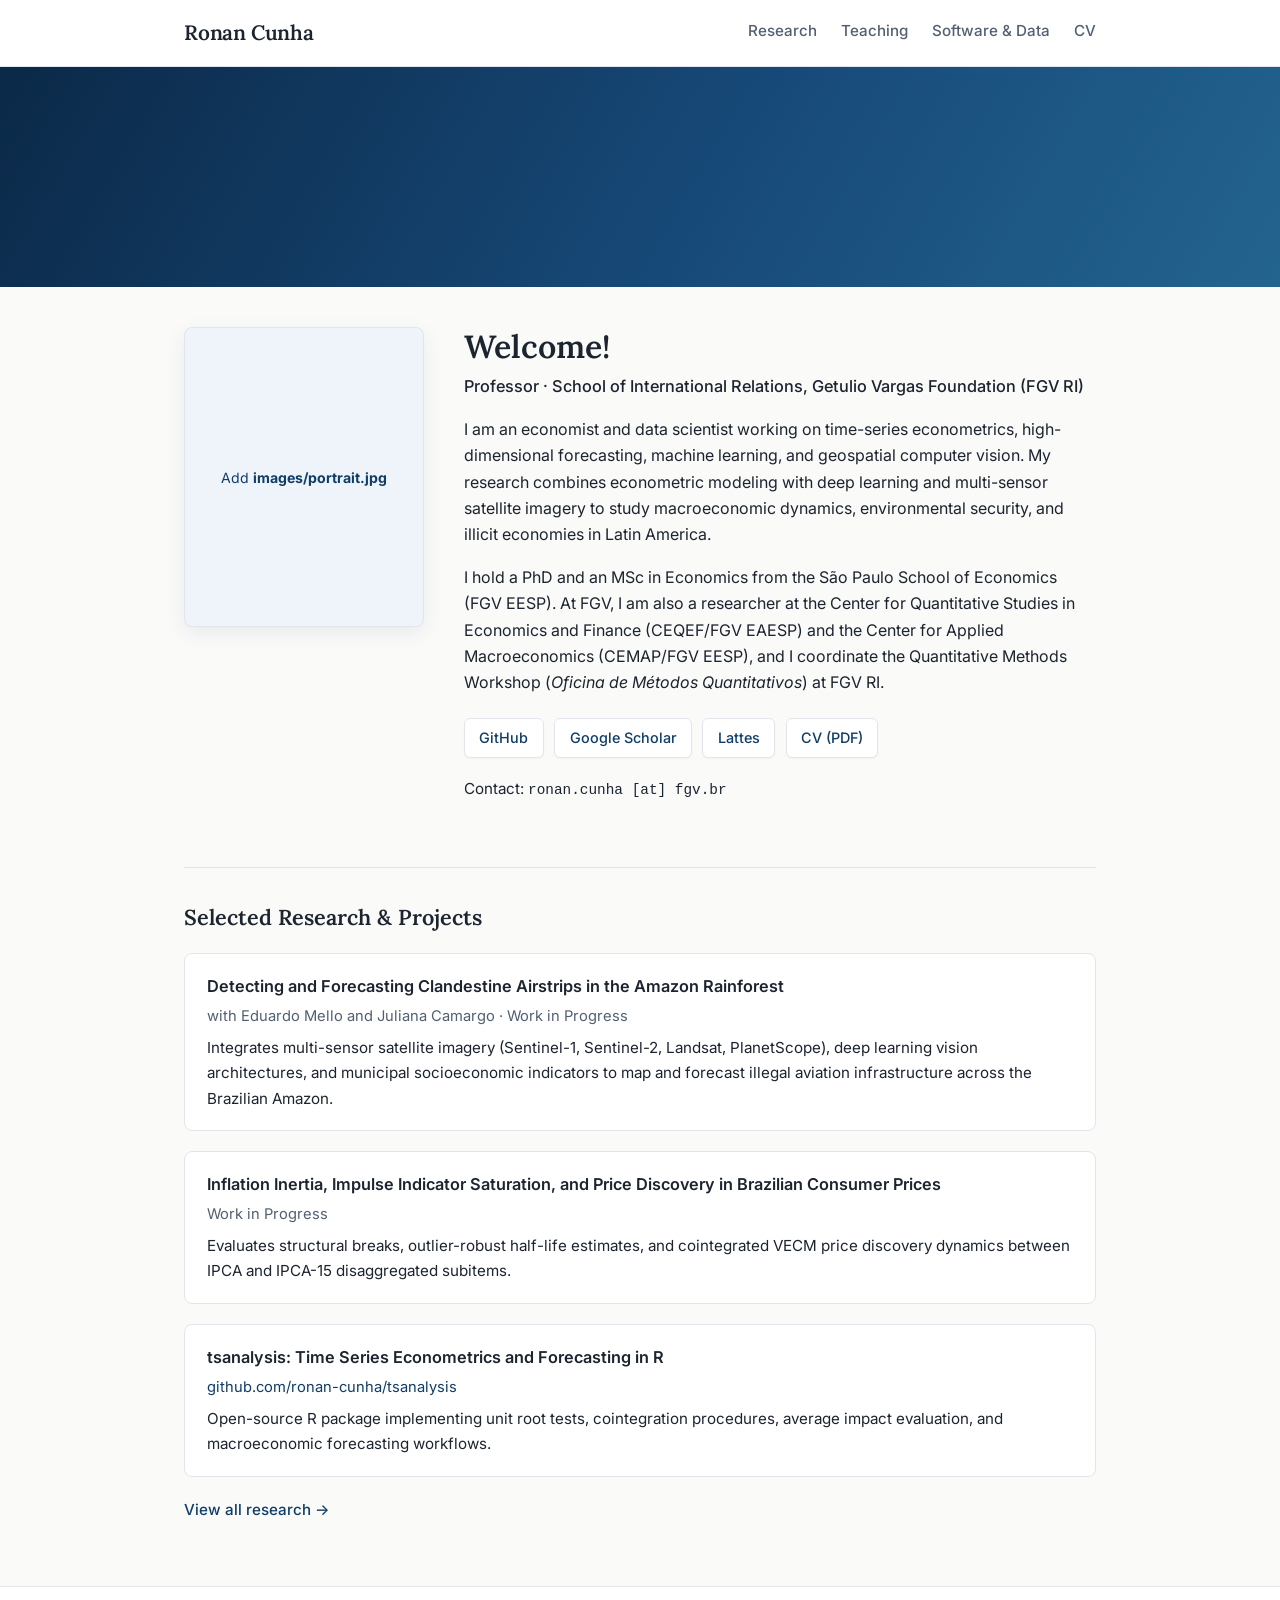
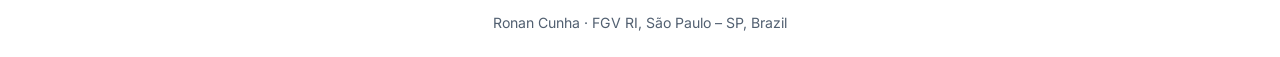
==== index.html @ d7e14eca "Initial academic website" ====
<!DOCTYPE html>
<html lang="en">
<head>
  <meta charset="UTF-8">
  <meta name="viewport" content="width=device-width, initial-scale=1.0">
  <title>Ronan Cunha &middot; FGV RI</title>
  <meta name="description" content="Ronan Cunha — Professor at the School of International Relations, Getulio Vargas Foundation (FGV RI). Research in econometrics, machine learning, remote sensing, and macroeconomic forecasting.">
  <link rel="preconnect" href="https://fonts.googleapis.com">
  <link rel="preconnect" href="https://fonts.gstatic.com" crossorigin>
  <link href="https://fonts.googleapis.com/css2?family=Inter:wght@400;500;600&family=Lora:ital,wght@0,500;0,600;1,400&display=swap" rel="stylesheet">
  <link rel="stylesheet" href="styles.css">
</head>
<body>
  <header class="site-header">
    <div class="header-inner">
      <a class="site-title" href="index.html">Ronan Cunha</a>
      <nav class="site-nav" aria-label="Main">
      <a href="research.html">Research</a>
      <a href="teaching.html">Teaching</a>
      <a href="software.html">Software &amp; Data</a>
      <a href="cv.html">CV</a>
      </nav>
    </div>
  </header>

  <div class="hero-banner" role="img" aria-label="Satellite imagery and quantitative modeling banner">
    <!-- Optional: add images/banner.jpg and uncomment the line below -->
    <!-- <img src="images/banner.jpg" alt="Remote sensing and quantitative research banner"> -->
  </div>

  <main class="container">
    <div class="profile-grid">
      <figure class="portrait-card">
        <div class="portrait-frame">
          <img src="images/foto_teste.png.jpg" alt="Ronan Cunha" onerror="this.style.display='none'; this.nextElementSibling.style.display='block';">
          <div class="portrait-placeholder" style="display:none;">
            Add <strong>images/portrait.jpg</strong>
          </div>
        </div>
      </figure>

      <div class="bio-content">
        <h1>Welcome!</h1>
        <p class="subtitle">Professor &middot; School of International Relations, Getulio Vargas Foundation (FGV RI)</p>
        <p>I am an economist and data scientist working on time-series econometrics, high-dimensional forecasting, machine learning, and geospatial computer vision. My research combines econometric modeling with deep learning and multi-sensor satellite imagery to study macroeconomic dynamics, environmental security, and illicit economies in Latin America.</p>
        <p>I hold a PhD and an MSc in Economics from the S&atilde;o Paulo School of Economics (FGV EESP). At FGV, I am also a researcher at the Center for Quantitative Studies in Economics and Finance (CEQEF/FGV EAESP) and the Center for Applied Macroeconomics (CEMAP/FGV EESP), and I coordinate the Quantitative Methods Workshop (<em>Oficina de M&eacute;todos Quantitativos</em>) at FGV RI.</p>

        <div class="link-pills">
          <a class="pill-link" href="https://github.com/ronan-cunha" target="_blank" rel="noopener">GitHub</a>
          <a class="pill-link" href="#" target="_blank" rel="noopener">Google Scholar</a>
          <a class="pill-link" href="#" target="_blank" rel="noopener">Lattes</a>
          <a class="pill-link" href="cv.pdf" target="_blank" rel="noopener">CV (PDF)</a>
        </div>

        <p class="contact-line">Contact: <span>ronan.cunha [at] fgv.br</span></p>
      </div>
    </div>

    <section class="section-block">
      <h2>Selected Research &amp; Projects</h2>
      <ul class="item-list">
        <li class="item-card">
          <span class="item-title">Detecting and Forecasting Clandestine Airstrips in the Amazon Rainforest</span>
          <span class="item-meta">with Eduardo Mello and Juliana Camargo &middot; Work in Progress</span>
          <p class="item-desc">Integrates multi-sensor satellite imagery (Sentinel-1, Sentinel-2, Landsat, PlanetScope), deep learning vision architectures, and municipal socioeconomic indicators to map and forecast illegal aviation infrastructure across the Brazilian Amazon.</p>
        </li>
        <li class="item-card">
          <span class="item-title">Inflation Inertia, Impulse Indicator Saturation, and Price Discovery in Brazilian Consumer Prices</span>
          <span class="item-meta">Work in Progress</span>
          <p class="item-desc">Evaluates structural breaks, outlier-robust half-life estimates, and cointegrated VECM price discovery dynamics between IPCA and IPCA-15 disaggregated subitems.</p>
        </li>
        <li class="item-card">
          <span class="item-title">tsanalysis: Time Series Econometrics and Forecasting in R</span>
          <span class="item-meta"><a href="https://github.com/ronan-cunha/tsanalysis" target="_blank" rel="noopener">github.com/ronan-cunha/tsanalysis</a></span>
          <p class="item-desc">Open-source R package implementing unit root tests, cointegration procedures, average impact evaluation, and macroeconomic forecasting workflows.</p>
        </li>
      </ul>
      <p class="view-all"><a href="research.html">View all research &rarr;</a></p>
    </section>
  </main>

  <footer class="site-footer">
    Ronan Cunha &middot; FGV RI, S&atilde;o Paulo &ndash; SP, Brazil
  </footer>
</body>
</html>
---- styles.css ----
:root {
  --bg: #fafaf8;
  --surface: #ffffff;
  --text: #1c2430;
  --muted: #526071;
  --accent: #0f3d68;
  --accent-hover: #1b5a96;
  --accent-soft: #eef4fa;
  --border: #e2e6ec;
  --max-width: 960px;
  --radius: 8px;
}

* {
  box-sizing: border-box;
  margin: 0;
  padding: 0;
}

html {
  scroll-behavior: smooth;
}

body {
  font-family: 'Inter', -apple-system, BlinkMacSystemFont, 'Segoe UI', Roboto, sans-serif;
  background-color: var(--bg);
  color: var(--text);
  line-height: 1.65;
  font-size: 16px;
  -webkit-font-smoothing: antialiased;
}

a {
  color: var(--accent);
  text-decoration: none;
  transition: color 0.18s ease, border-color 0.18s ease;
}

a:hover {
  color: var(--accent-hover);
  text-decoration: underline;
}

/* Header & Navigation */
.site-header {
  background: var(--surface);
  border-bottom: 1px solid var(--border);
  position: sticky;
  top: 0;
  z-index: 100;
}

.header-inner {
  max-width: var(--max-width);
  margin: 0 auto;
  padding: 1rem 1.5rem;
  display: flex;
  justify-content: space-between;
  align-items: center;
  flex-wrap: wrap;
  gap: 0.75rem;
}

.site-title {
  font-family: 'Lora', Georgia, serif;
  font-size: 1.3rem;
  font-weight: 600;
  color: var(--text);
  letter-spacing: -0.01em;
}

.site-title:hover {
  text-decoration: none;
  color: var(--accent);
}

.site-nav {
  display: flex;
  gap: 1.5rem;
  flex-wrap: wrap;
}

.site-nav a {
  color: var(--muted);
  font-size: 0.95rem;
  font-weight: 500;
  padding-bottom: 0.2rem;
  border-bottom: 2px solid transparent;
}

.site-nav a:hover,
.site-nav a.active {
  color: var(--accent);
  border-bottom-color: var(--accent);
  text-decoration: none;
}

/* Hero Banner */
.hero-banner {
  width: 100%;
  height: 220px;
  overflow: hidden;
  background: linear-gradient(120deg, #0b2948 0%, #174978 55%, #23648e 100%);
  position: relative;
}

.hero-banner img {
  width: 100%;
  height: 100%;
  object-fit: cover;
  object-position: center;
  display: block;
  opacity: 0.88;
}

/* Main Container */
.container {
  max-width: var(--max-width);
  margin: 0 auto;
  padding: 2.5rem 1.5rem 4rem;
}

/* Profile Grid on Home */
.profile-grid {
  display: grid;
  grid-template-columns: 240px 1fr;
  gap: 2.5rem;
  align-items: start;
  margin-bottom: 3rem;
}

.portrait-card {
  margin: 0;
}

.portrait-frame {
  width: 100%;
  aspect-ratio: 4 / 5;
  border-radius: var(--radius);
  overflow: hidden;
  border: 1px solid var(--border);
  background: var(--accent-soft);
  box-shadow: 0 6px 20px rgba(15, 61, 104, 0.08);
  display: flex;
  align-items: center;
  justify-content: center;
}

.portrait-frame img {
  width: 100%;
  height: 100%;
  object-fit: cover;
  display: block;
}

.portrait-placeholder {
  text-align: center;
  padding: 1.5rem;
  color: var(--accent);
  font-size: 0.88rem;
}

.bio-content h1 {
  font-family: 'Lora', Georgia, serif;
  font-size: 2rem;
  font-weight: 600;
  color: var(--text);
  margin-bottom: 0.35rem;
  line-height: 1.25;
}

.subtitle {
  font-size: 1.02rem;
  font-weight: 500;
  color: var(--accent);
  margin-bottom: 1.25rem;
}

.bio-content p {
  margin-bottom: 1rem;
  color: var(--text);
}

/* Academic Links Pills */
.link-pills {
  display: flex;
  flex-wrap: wrap;
  gap: 0.65rem;
  margin: 1.4rem 0 1.1rem;
}

.pill-link {
  display: inline-flex;
  align-items: center;
  gap: 0.35rem;
  padding: 0.45rem 0.9rem;
  background: var(--surface);
  border: 1px solid var(--border);
  border-radius: 6px;
  font-size: 0.9rem;
  font-weight: 500;
  color: var(--accent);
  box-shadow: 0 1px 2px rgba(0, 0, 0, 0.03);
}

.pill-link:hover {
  background: var(--accent);
  color: #ffffff;
  border-color: var(--accent);
  text-decoration: none;
}

.contact-line {
  font-size: 0.95rem;
  color: var(--muted);
}

.contact-line span {
  font-family: 'JetBrains Mono', ui-monospace, SFMono-Regular, Menlo, monospace;
  color: var(--text);
  font-size: 0.9rem;
}

/* Sections & Lists */
.section-block {
  margin-top: 2.75rem;
  padding-top: 2rem;
  border-top: 1px solid var(--border);
}

.page-header {
  margin-bottom: 2rem;
  padding-bottom: 1.25rem;
  border-bottom: 1px solid var(--border);
}

.page-header h1 {
  font-family: 'Lora', Georgia, serif;
  font-size: 1.9rem;
  font-weight: 600;
  margin-bottom: 0.4rem;
}

.page-header p {
  color: var(--muted);
  font-size: 1rem;
}

h2 {
  font-family: 'Lora', Georgia, serif;
  font-size: 1.35rem;
  font-weight: 600;
  color: var(--text);
  margin-bottom: 1.1rem;
}

h3 {
  font-size: 1.05rem;
  font-weight: 600;
  color: var(--text);
  margin-bottom: 0.25rem;
}

.item-list {
  list-style: none;
  display: flex;
  flex-direction: column;
  gap: 1.25rem;
}

.item-card {
  background: var(--surface);
  border: 1px solid var(--border);
  border-radius: var(--radius);
  padding: 1.2rem 1.35rem;
}

.item-title {
  font-weight: 600;
  font-size: 1.02rem;
  color: var(--text);
  display: block;
  margin-bottom: 0.25rem;
}

.item-meta {
  font-size: 0.92rem;
  color: var(--muted);
  display: block;
  margin-bottom: 0.45rem;
}

.item-desc {
  font-size: 0.95rem;
  color: var(--text);
}

.tag {
  display: inline-block;
  font-size: 0.78rem;
  font-weight: 500;
  padding: 0.15rem 0.55rem;
  border-radius: 4px;
  background: var(--accent-soft);
  color: var(--accent);
  margin-right: 0.4rem;
  margin-top: 0.4rem;
}

.view-all {
  margin-top: 1.25rem;
  font-weight: 500;
  font-size: 0.95rem;
}

/* CV Grid */
.cv-grid {
  display: grid;
  grid-template-columns: 160px 1fr;
  gap: 0.75rem 1.5rem;
  margin-bottom: 1.5rem;
}

.cv-year {
  font-size: 0.9rem;
  font-weight: 500;
  color: var(--muted);
}

.cv-detail strong {
  color: var(--text);
}

/* Footer */
.site-footer {
  border-top: 1px solid var(--border);
  background: var(--surface);
  padding: 1.5rem;
  text-align: center;
  font-size: 0.88rem;
  color: var(--muted);
}

/* Responsive */
@media (max-width: 720px) {
  .profile-grid {
    grid-template-columns: 1fr;
    gap: 1.5rem;
  }

  .portrait-frame {
    max-width: 220px;
  }

  .hero-banner {
    height: 160px;
  }

  .cv-grid {
    grid-template-columns: 1fr;
    gap: 0.2rem;
  }
}
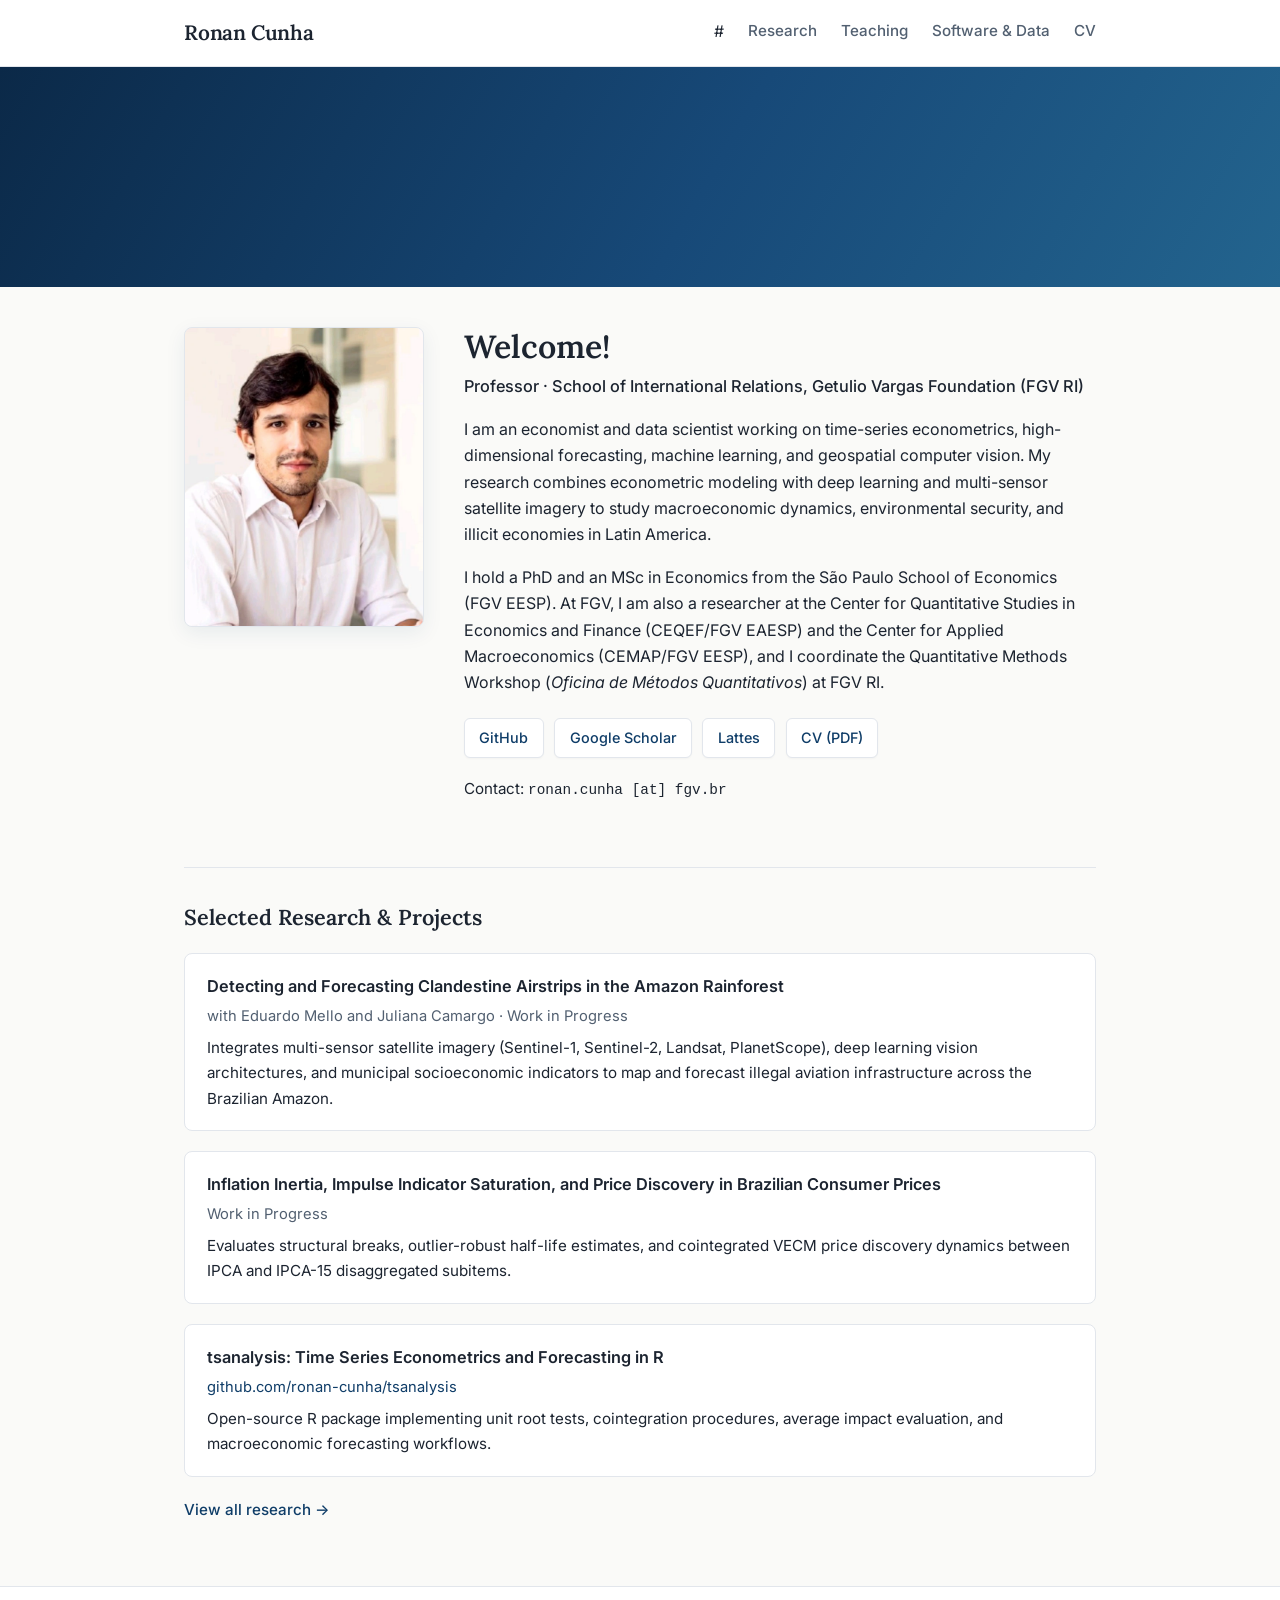
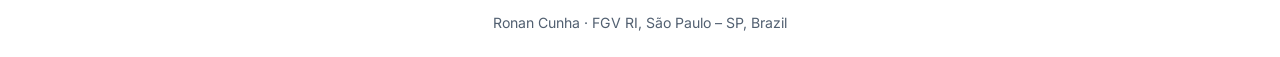
==== commit df12d0db: "Update index.html" ====
--- a/index.html
+++ b/index.html
@@ -15,7 +15,7 @@
     <div class="header-inner">
       <a class="site-title" href="index.html">Ronan Cunha</a>
       <nav class="site-nav" aria-label="Main">
-      <a href="research.html">Research</a>
+      #<a href="research.html">Research</a>
       <a href="teaching.html">Teaching</a>
       <a href="software.html">Software &amp; Data</a>
       <a href="cv.html">CV</a>
@@ -32,10 +32,7 @@
     <div class="profile-grid">
       <figure class="portrait-card">
         <div class="portrait-frame">
-          <img src="images/foto_teste.png.jpg" alt="Ronan Cunha" onerror="this.style.display='none'; this.nextElementSibling.style.display='block';">
-          <div class="portrait-placeholder" style="display:none;">
-            Add <strong>images/portrait.jpg</strong>
-          </div>
+          <img src="images/foto_teste.png" alt="Ronan Cunha" onerror="this.style.display='none'; this.nextElementSibling.style.display='block';">
         </div>
       </figure>
 
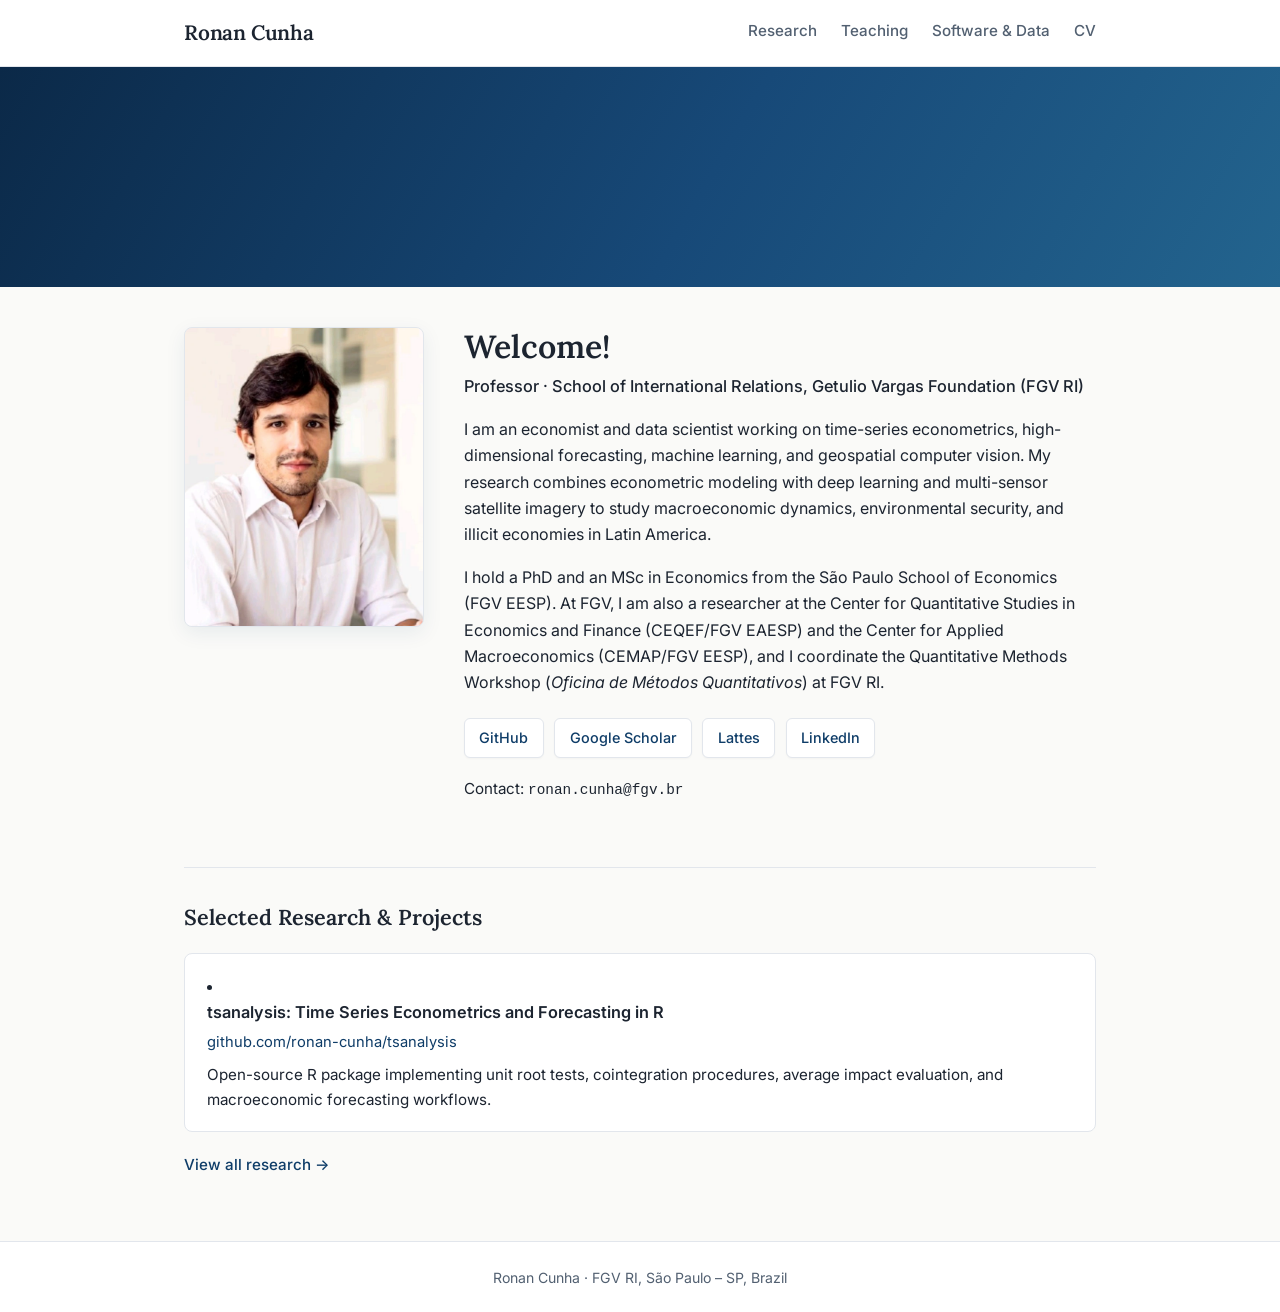
==== commit 057c59a1: "Update index.html" ====
--- a/index.html
+++ b/index.html
@@ -15,7 +15,7 @@
     <div class="header-inner">
       <a class="site-title" href="index.html">Ronan Cunha</a>
       <nav class="site-nav" aria-label="Main">
-      #<a href="research.html">Research</a>
+      <a href="research.html">Research</a>
       <a href="teaching.html">Teaching</a>
       <a href="software.html">Software &amp; Data</a>
       <a href="cv.html">CV</a>
@@ -44,17 +44,19 @@
 
         <div class="link-pills">
           <a class="pill-link" href="https://github.com/ronan-cunha" target="_blank" rel="noopener">GitHub</a>
-          <a class="pill-link" href="#" target="_blank" rel="noopener">Google Scholar</a>
-          <a class="pill-link" href="#" target="_blank" rel="noopener">Lattes</a>
-          <a class="pill-link" href="cv.pdf" target="_blank" rel="noopener">CV (PDF)</a>
+          <a class="pill-link" href="https://scholar.google.com.br/citations?user=1JeIKsgAAAAJ&hl=pt-BR&oi=ao" target="_blank" rel="noopener">Google Scholar</a>
+          <a class="pill-link" href="http://lattes.cnpq.br/5840714135131571" target="_blank" rel="noopener">Lattes</a>
+          <a class="pill-link" href="http://linkedin.com/in/ronan-cunha" target="_blank" rel="noopener">LinkedIn</a>
+          <!-- a class="pill-link" href="cv.pdf" target="_blank" rel="noopener">CV (PDF)</a-->
         </div>
 
-        <p class="contact-line">Contact: <span>ronan.cunha [at] fgv.br</span></p>
+        <p class="contact-line">Contact: <span>ronan.cunha@fgv.br</span></p>
       </div>
     </div>
 
     <section class="section-block">
       <h2>Selected Research &amp; Projects</h2>
+      <!--
       <ul class="item-list">
         <li class="item-card">
           <span class="item-title">Detecting and Forecasting Clandestine Airstrips in the Amazon Rainforest</span>
@@ -66,6 +68,7 @@
           <span class="item-meta">Work in Progress</span>
           <p class="item-desc">Evaluates structural breaks, outlier-robust half-life estimates, and cointegrated VECM price discovery dynamics between IPCA and IPCA-15 disaggregated subitems.</p>
         </li>
+      -->
         <li class="item-card">
           <span class="item-title">tsanalysis: Time Series Econometrics and Forecasting in R</span>
           <span class="item-meta"><a href="https://github.com/ronan-cunha/tsanalysis" target="_blank" rel="noopener">github.com/ronan-cunha/tsanalysis</a></span>
